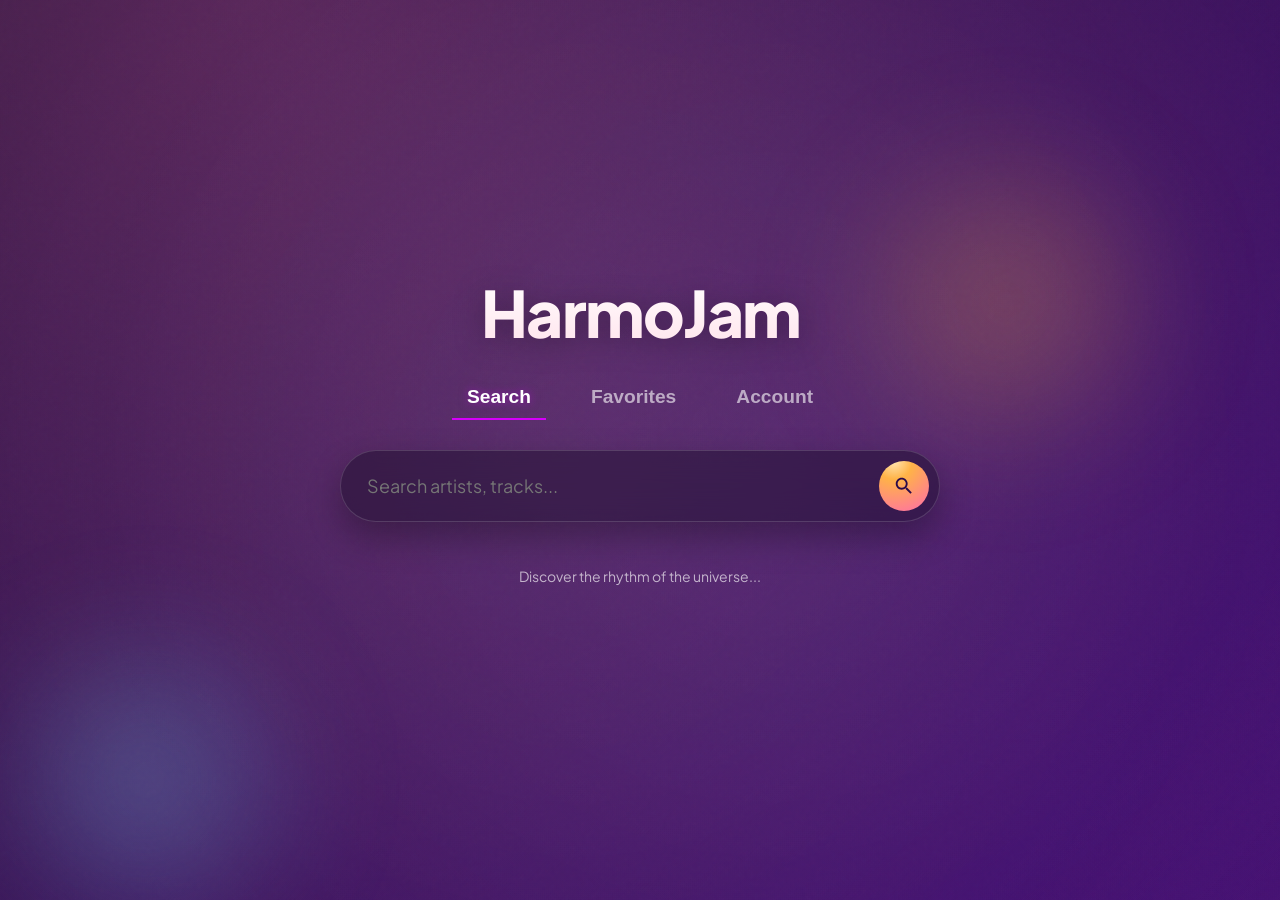
==== src/main/resources/static/index.html @ 36b5f289 "refactor: improved admin page" ====
<!DOCTYPE html>
<html lang="en">
<head>
    <meta charset="UTF-8" />
    <meta name="viewport" content="width=device-width, initial-scale=1.0" />
    <title>HarmoJam</title>
    <link href="https://fonts.googleapis.com/css2?family=Plus+Jakarta+Sans:wght@300;400;600;700;800&display=swap" rel="stylesheet">

    <style>
        :root {
          --bg1: #140b33;
          --bg2: #3b0a73;
          --bg3: #ff6cab;
          --accent: #ffb347;
        }

        * { box-sizing: border-box; }

        body {
          margin: 0;
          font-family: "Plus Jakarta Sans", sans-serif;
          min-height: 100vh;
          display: flex;
          flex-direction: column;
          align-items: center;
          justify-content: center;
          color: #fff;
          background:
            radial-gradient(circle at 10% 0%, rgba(255, 108, 171, 0.28) 0, transparent 50%),
            radial-gradient(circle at 90% 100%, rgba(255, 179, 71, 0.25) 0, transparent 55%),
            linear-gradient(135deg, var(--bg1), var(--bg2), var(--bg3));
          background-size: 200% 200%;
          animation: gradientShift 18s ease-in-out infinite;
          overflow-x: hidden;
          padding: 20px;
        }

        body.results-mode {
            justify-content: flex-start;
            padding-top: 60px;
        }

        .content-wrapper {
          position: relative;
          text-align: center;
          width: 100%;
          max-width: 1200px;
          z-index: 10;
          transition: transform 0.5s ease;
          display: flex;
          flex-direction: column;
          align-items: center;
        }

        h1 {
          margin: 0 0 24px;
          font-weight: 800;
          font-size: 64px;
          letter-spacing: -1.5px;
          background: linear-gradient(to bottom, #fff, #ffe3ec);
          -webkit-background-clip: text;
          -webkit-text-fill-color: transparent;
          filter: drop-shadow(0 4px 15px rgba(0,0,0,0.3));
        }

        /* MENÜ */
        .nav-menu {
            display: flex;
            justify-content: center;
            gap: 30px;
            margin-bottom: 30px;
        }
        .nav-btn {
            background: transparent;
            border: none;
            color: rgba(255, 255, 255, 0.6);
            font-size: 1.2rem;
            cursor: pointer;
            padding: 10px 15px;
            transition: all 0.3s ease;
            border-bottom: 2px solid transparent;
            font-weight: 600;
        }
        .nav-btn:hover { color: white; }
        .nav-btn.active {
            color: #fff;
            border-bottom: 2px solid #D500F9;
            text-shadow: 0 0 10px rgba(213, 0, 249, 0.5);
        }

        /* ARAMA KUTUSU & GEÇMİŞ */
        #search-view { width: 100%; display: flex; flex-direction: column; align-items: center; }

        .search-container-outer {
            width: 100%;
            display: flex;
            flex-direction: column;
            align-items: center;
            margin-bottom: 20px;
        }

        .search-box {
          display: flex;
          align-items: center;
          width: 100%;
          max-width: 600px;
          background: rgba(15, 8, 32, 0.4);
          backdrop-filter: blur(15px);
          border-radius: 999px;
          padding: 10px 10px 10px 24px;
          border: 1px solid rgba(255, 255, 255, 0.15);
          box-shadow: 0 15px 35px rgba(0, 0, 0, 0.3);
          transition: all 0.3s;
        }
        .search-box:focus-within {
            background: rgba(15, 8, 32, 0.7);
            border-color: rgba(255, 179, 71, 0.5);
            transform: scale(1.02);
        }
        .search-box input { flex: 1; border: none; outline: none; font-size: 18px; color: #fff; background: transparent; font-family: inherit; }
        .search-btn { width: 50px; height: 50px; background: radial-gradient(circle at 30% 0%, #ffe6b3 0, #ffb347 30%, #ff6cab 100%); border: none; display: flex; justify-content: center; align-items: center; cursor: pointer; border-radius: 50%; margin-left: 10px; transition: transform 0.2s; }
        .search-btn:hover { transform: scale(1.05); filter: brightness(1.1); }
        .search-btn svg { width: 22px; height: 22px; fill: #2a0a4a; }

<!--                /* Butona .loading class'ı eklendiğinde içindeki metni/ikonu gizle */-->
                #searchBtn.loading {
            pointer-events: none; /* Arama sırasında üst üste tıklamayı engeller */
            position: relative; /* Spinner'ı ortalamak için gerekli */
        }

            #searchBtn.loading svg {
                opacity: 0; /* Büyüteç ikonunu gizle */
            }
            #searchBtn.loading::after {
        content: "";
        position: absolute;
        width: 22px;
        height: 22px;
        top: 50%;
        left: 50%;
        margin-top: -11px;
        margin-left: -11px;
        border-radius: 50%;
        background: conic-gradient(
            from 0deg,
            transparent 0%,
            rgba(255, 255, 255, 0.15) 20%,
            #fff5e6 45%,
            #ffb347 70%,
            #ff6cab 90%,
            transparent 100%
        );
        -webkit-mask: radial-gradient(farthest-side, transparent calc(100% - 3px), #000 calc(100% - 3px));
        mask: radial-gradient(farthest-side, transparent calc(100% - 3px), #000 calc(100% - 3px));
        animation: spin 0.8s linear infinite;
    }

        /* Dönüş (Spin) animasyonunun kuralı */
        @keyframes spin {
            0% { transform: rotate(0deg); }
            100% { transform: rotate(360deg); }
        }

        /* --- SEARCH HISTORY CHIPS --- */
        .history-container {
            display: flex;
            flex-wrap: wrap;
            justify-content: center;
            gap: 10px;
            margin-top: 15px;
            max-width: 600px;
        }

        .history-chip {
            background: rgba(255, 255, 255, 0.1);
            border: 1px solid rgba(255, 255, 255, 0.2);
            padding: 5px 15px;
            border-radius: 20px;
            font-size: 0.9rem;
            color: #ddd;
            cursor: pointer;
            transition: all 0.2s;
            display: flex;
            align-items: center;
            gap: 8px;
        }

        .history-chip:hover {
            background: rgba(213, 0, 249, 0.2);
            border-color: #D500F9;
            color: white;
            transform: translateY(-2px);
        }

        .clear-history-btn {
            font-size: 0.8rem;
            color: rgba(255,255,255,0.4);
            background: none;
            border: none;
            cursor: pointer;
            text-decoration: underline;
            margin-left: 10px;
        }
        .clear-history-btn:hover { color: #ff6b6b; }

        .tagline { margin-top: 10px; font-size: 14px; color: rgba(255, 255, 255, 0.65); }

        /* KART ALANI */
        .results-area {
          width: 100%;
          max-width: 1200px;
          display: flex;
          flex-wrap: wrap;
          gap: 20px;
          justify-content: center;
          margin-top: 30px;
          opacity: 0;
          transform: translateY(20px);
          transition: all 0.5s ease;
          pointer-events: none;
        }
        .results-area.show { opacity: 1; transform: translateY(0); pointer-events: auto; }

        /* KART TASARIMI */
        .card {
          background: rgba(20, 15, 45, 0.6);
          backdrop-filter: blur(10px);
          border: 1px solid rgba(255, 255, 255, 0.1);
          width: 250px;
          padding: 15px;
          border-radius: 20px;
          text-align: left;
          transition: transform 0.3s, background 0.3s;
          box-shadow: 0 10px 20px rgba(0,0,0,0.2);
        }
        .card:hover { transform: translateY(-8px); background: rgba(30, 25, 60, 0.8); border-color: rgba(255, 179, 71, 0.3); }
        .card img { width: 100%; border-radius: 12px; margin-bottom: 12px; aspect-ratio: 1/1; object-fit: cover; }
        .card h3 { margin: 0 0 5px 0; font-size: 1.1rem; color: #fff; white-space: nowrap; overflow: hidden; text-overflow: ellipsis; }
        .card p { margin: 0 0 15px 0; font-size: 0.9rem; color: rgba(255, 255, 255, 0.6); white-space: nowrap; overflow: hidden; text-overflow: ellipsis; }

        .card-actions { display: flex; gap: 8px; margin-bottom: 10px; }
        .action-btn { flex: 1; padding: 8px 0; border-radius: 50px; font-size: 0.85rem; font-weight: 700; cursor: pointer; border: none; transition: 0.2s; }
        .play-btn { background: rgba(255, 255, 255, 0.1); color: white; border: 1px solid rgba(255, 255, 255, 0.2); }
        .play-btn:hover { background: rgba(255, 255, 255, 0.2); }
        .recommend-btn { background: linear-gradient(135deg, #ffb347, #ff6cab); color: #140b33; width: 100%; border: none; padding: 8px; border-radius: 50px; font-weight: bold; cursor: pointer; }
        .recommend-btn:hover { filter: brightness(1.1); }

        #favorites-view { width: 100%; display: none; flex-direction: column; align-items: center; }
        .result-placeholder { width: 100%; padding: 40px; color: rgba(255,255,255,0.5); text-align: center; font-size: 1.1rem; border: 1px dashed rgba(255,255,255,0.1); border-radius: 20px; }

        /* ARKA PLAN EFEKTLERİ */
        .wave { position: fixed; width: 150%; height: 150%; background: radial-gradient(circle, rgba(255, 255, 255, 0.05) 0%, transparent 60%); animation: floatWave 20s infinite ease-in-out; pointer-events: none; z-index: -1; }
        .wave:nth-child(1) { top: -25%; left: -15%; }
        .wave:nth-child(2) { bottom: -25%; right: -20%; animation-duration: 24s; }
        .glow { position: fixed; width: 420px; height: 420px; border-radius: 50%; filter: blur(60px); opacity: 0.5; pointer-events: none; z-index: -1; }
        .glow-1 { top: 10%; right: 5%; background: radial-gradient(circle, rgba(255, 179, 71, 0.65), transparent 60%); }
        .glow-2 { bottom: -10%; left: -5%; background: radial-gradient(circle, rgba(120, 212, 255, 0.7), transparent 60%); }
        .noise { pointer-events: none; position: fixed; inset: 0; background-image: url("data:image/svg+xml,%3Csvg viewBox='0 0 160 160' xmlns='http://www.w3.org/2000/svg'%3E%3Cfilter id='n'%3E%3CfeTurbulence type='fractalNoise' baseFrequency='1.1' numOctaves='3' stitchTiles='noStitch'/%3E%3C/filter%3E%3Crect width='100%25' height='100%25' filter='url(%23n)' opacity='0.18'/%3E%3C/svg%3E"); mix-blend-mode: soft-light; opacity: 0.4; z-index: 0; }

        @keyframes floatWave { 0% { transform: translateY(0px) rotate(0deg); } 50% { transform: translateY(40px) rotate(10deg); } 100% { transform: translateY(0px) rotate(0deg); } }
        @keyframes gradientShift { 0% { background-position: 0% 50%; } 50% { background-position: 100% 50%; } 100% { background-position: 0% 50%; } }
        @media (max-width: 600px) { h1 { font-size: 42px; } .search-box { width: 90%; } }
    </style>
</head>

<body>
<div class="wave"></div><div class="wave"></div>
<div class="glow glow-1"></div><div class="glow glow-2"></div>
<div class="noise"></div>

<div class="content-wrapper">
    <h1 style="cursor: pointer;" onclick="resetToHome()">HarmoJam</h1>

    <div class="nav-menu">
        <button onclick="showSearch()" class="nav-btn active" id="btn-search">Search</button>
        <button onclick="showFavorites()" class="nav-btn" id="btn-fav">Favorites</button>
        <button onclick="showAccount()" class="nav-btn" id="btn-account">Account</button>
    </div>

    <div id="search-view">
        <div class="search-container-outer">
            <div class="search-box">
                <input id="searchInput" type="text" placeholder="Search artists, tracks..." autocomplete="off"/>
                <button class="search-btn" id="searchBtn" onclick="performSearch()">
                    <svg viewBox="0 0 24 24"><path d="M15.5 14h-.79l-.28-.27C15.41 12.59 16 11.11 16 9.5 16 5.91 13.09 3 9.5 3S3 5.91 3 9.5 5.91 16 9.5 16c1.61 0 3.09-.59 4.23-1.57l.27.28v.79l5 4.99L20.49 19l-4.99-5zm-6 0C7.01 14 5 11.99 5 9.5S7.01 5 9.5 5 14 7.01 14 9.5 11.99 14 9.5 14z"/></svg>
                </button>
            </div>

            <div id="historyContainer" class="history-container">
            </div>
        </div>

        <p class="tagline" id="statusText">Discover the rhythm of the universe...</p>
        <div class="results-area" id="resultsArea"></div>
    </div>

    <div id="favorites-view">
        <!--h2 style="margin-bottom: 20px;">Your Collection</h2-->
        <div class="results-area" id="favoritesArea">
            <p style="opacity: 0.5;">Loading...</p>
        </div>
    </div>

    <div id="account-view" style="display:none; width:100%; flex-direction:column; align-items:center;">
        <div id="accountLoggedOut" style="width:100%; max-width:400px; display:flex; flex-direction:column; align-items:center; gap:12px;">
            <div class="search-box" style="max-width:400px;">
                <input id="authUsername" type="text" placeholder="Username" autocomplete="username"/>
            </div>
            <div class="search-box" style="max-width:400px;">
                <input id="authPassword" type="password" placeholder="Password" autocomplete="current-password"/>
            </div>
            <div style="display:flex; gap:10px; width:100%; max-width:400px;">
                <button onclick="doLogin()" class="action-btn recommend-btn" style="flex:1; padding:12px;">Login</button>
                <button onclick="doRegister()" class="action-btn play-btn" style="flex:1; padding:12px;">Register</button>
            </div>
            <p id="authError" style="color:#ff6b6b; font-size:0.9rem; min-height:1.2em;"></p>
        </div>

        <div id="accountLoggedIn" style="display:none; flex-direction:column; align-items:center; gap:16px;">
            <p style="font-size:1.2rem;">Logged in as <strong id="accountUsername"></strong></p>
            <button onclick="doLogout()" class="action-btn play-btn" style="padding:10px 30px;">Logout</button>
        </div>
    </div>
</div>

<script>
    // Her tarayıcı için sabit, rastgele bir kimlik oluştur/oku (misafir modu için).
    // Bu sayede giriş yapmamış herkesin favorileri kendi tarayıcısında ayrı tutulur.
    function getDeviceId() {
        let deviceId = localStorage.getItem('harmoJamDeviceId');
        if (!deviceId) {
            deviceId = crypto.randomUUID();
            localStorage.setItem('harmoJamDeviceId', deviceId);
        }
        return deviceId;
    }

    // --- HESAP / GİRİŞ SİSTEMİ ---
    function getAuthToken() {
        return localStorage.getItem('harmoJamAuthToken');
    }
    function setAuthToken(token) {
        localStorage.setItem('harmoJamAuthToken', token);
    }
    function clearAuthToken() {
        localStorage.removeItem('harmoJamAuthToken');
    }
    // Favoriler ile ilgili her isteğe eklenecek header'lar.
    // Giriş yapılmışsa Authorization önceliklidir (backend bunu X-Device-Id'ye tercih eder),
    // yapılmamışsa misafir kimliği (X-Device-Id) kullanılır.
    function getAuthHeaders() {
        const headers = { 'X-Device-Id': getDeviceId() };
        const token = getAuthToken();
        if (token) {
            headers['Authorization'] = 'Bearer ' + token;
        }
        return headers;
    }

    // --- GLOBAL AYARLAR ---
    const API_URL = window.location.origin;

    let lastSearchResults = [];
    let currentAudio = null;
    let currentBtn = null;
    let favoriteSongIds = new Set();

    // HTML Elementleri
    const searchInput = document.getElementById('searchInput');
    const searchBtn = document.getElementById('searchBtn');
    const resultsArea = document.getElementById('resultsArea');
    const favoritesArea = document.getElementById('favoritesArea');
    const statusText = document.getElementById('statusText');
    const historyContainer = document.getElementById('historyContainer');

    // Hesap ekranı elementleri
    const authUsernameInput = document.getElementById('authUsername');
    const authPasswordInput = document.getElementById('authPassword');
    const authError = document.getElementById('authError');
    const accountLoggedOut = document.getElementById('accountLoggedOut');
    const accountLoggedIn = document.getElementById('accountLoggedIn');
    const accountUsername = document.getElementById('accountUsername');

    function doRegister() {
        authError.innerText = '';
        fetch(`${API_URL}/auth/register`, {
            method: 'POST',
            headers: { 'Content-Type': 'application/json' },
            body: JSON.stringify({ username: authUsernameInput.value.trim(), password: authPasswordInput.value })
        })
        .then(async res => {
            const data = await res.json();
            if (!res.ok) throw new Error(data.error || 'Registration failed');
            setAuthToken(data.token);
            onLoginSuccess(data.username);
        })
        .catch(err => { authError.innerText = err.message; });
    }

    function doLogin() {
        authError.innerText = '';
        fetch(`${API_URL}/auth/login`, {
            method: 'POST',
            headers: { 'Content-Type': 'application/json' },
            body: JSON.stringify({ username: authUsernameInput.value.trim(), password: authPasswordInput.value })
        })
        .then(async res => {
            const data = await res.json();
            if (!res.ok) throw new Error(data.error || 'Login failed');
            setAuthToken(data.token);
            onLoginSuccess(data.username);
        })
        .catch(err => { authError.innerText = err.message; });
    }

    function doLogout() {
        clearAuthToken();
        accountLoggedIn.style.display = 'none';
        accountLoggedOut.style.display = 'flex';
        authUsernameInput.value = '';
        authPasswordInput.value = '';
        refreshFavoriteIds(); // favori listesini tekrar misafir kimliğine göre tazele
    }

    function onLoginSuccess(username) {
        accountUsername.innerText = username;
        accountLoggedOut.style.display = 'none';
        accountLoggedIn.style.display = 'flex';
        refreshFavoriteIds(); // favori listesini üyenin kendi verisine göre tazele
    }

    // Sayfa yenilendiğinde localStorage'daki token hâlâ geçerli mi diye kontrol eder.
    function checkExistingSession() {
        const token = getAuthToken();
        if (!token) return;
        fetch(`${API_URL}/auth/me`, { headers: { 'Authorization': 'Bearer ' + token } })
            .then(async res => {
                if (!res.ok) { clearAuthToken(); return; }
                const data = await res.json();
                onLoginSuccess(data.username);
            })
            .catch(() => clearAuthToken());
    }

    // Sayfa Yüklendiğinde
    window.addEventListener('load', () => {
        checkExistingSession();
        refreshFavoriteIds();
        renderHistory();
    });

    // --- 1. FONKSİYON: MÜZİK ARAMA ---
    function performSearch() {
        const query = searchInput.value.trim();
        if (!query) return;

        saveHistory(query);

        // UI Güncelle
        document.body.classList.add('results-mode');
        searchBtn.classList.add('loading');
        resultsArea.classList.remove('show');
        statusText.innerText = "Searching across the cosmos...";

        // DÜZELTME: Türkçe karakterler için encodeURIComponent şarttır.

        //fetch(`${API_URL}/search?q=${encodeURIComponent(query)}`)

        //const safeQuery = encodeURIComponent(query.trim());
        //fetch(`${API_URL}/search?q=${safeQuery}`)

        fetch(`${API_URL}/search`, {
            method: 'POST',
            body: query,  // Direkt string olarak gönderiyoruz
            headers: {
                'Content-Type': 'text/plain; charset=UTF-8' // UTF-8 olduğunu bağırıyoruz
            }
        })

            .then(response => response.json())
            .then(data => {
                data.forEach(song => {
                    if (!song.id) {
                        // Örn: "mix_BohemianRhapsody_Queen" gibi boşluksuz bir ID oluşturur
                        let sarkiAdi = song.isim || "track";
                        let sanatci = song.sarkici || song.artist || "artist";
                        song.id = "mix_" + sarkiAdi.replace(/\s+/g, "") + "_" + sanatci.replace(/\s+/g, "");
                    }
                });
                lastSearchResults = data;
                renderCards(data, 'search');

                if (data.length === 0) {
                     statusText.innerText = `No results found for "${query}"`;
                } else {
                     statusText.innerText = `Results for "${query}"`;
                }
            })
            .catch(err => {
                console.error(err);
                statusText.innerText = "Error connecting to the stars (Backend error)";
                resultsArea.innerHTML = `<div class="result-placeholder" style="color:#ff6b6b">Backend connection failed.</div>`;
                resultsArea.classList.add('show');
            })
            .finally(() => {
                searchBtn.classList.remove('loading');
                resultsArea.classList.add('show');
                window.scrollTo({ top: 0, behavior: 'smooth' });
            });
    }

    // --- 2. FONKSİYON: MIX / ÖNERİ GETİRME ---
    function oneriGetir(trackName, artistName) {
        showSearch();
        // UI Güncelle
        searchBtn.classList.add('loading');

        // ESKİ METİN GERİ GELDİ:
        statusText.innerText = `Finding vibes similar to "${trackName}"...`;

        document.body.classList.add('results-mode');
        resultsArea.classList.remove('show');

        // URL Oluşturma (Türkçe Karakter Korumalı)
        const url = `${API_URL}/recommend?track=${encodeURIComponent(trackName)}&artist=${encodeURIComponent(artistName)}`;

        fetch(url)
            .then(response => response.json())
            .then(data => {
                lastSearchResults = data;
                renderCards(data, 'search');
                // ESKİ METİN GERİ GELDİ:
                statusText.innerText = `Mix based on "${trackName}"`;
            })
            .catch(err => {
                console.error(err);
                statusText.innerText = "Signal lost...";
            })
            .finally(() => {
                searchBtn.classList.remove('loading');
                resultsArea.classList.add('show');
                window.scrollTo({ top: 0, behavior: 'smooth' });
            });
    }

    // --- KARTLARI ÇİZME ---
    function renderCards(data, mode) {
        const targetArea = (mode === 'favorites') ? favoritesArea : resultsArea;
        targetArea.innerHTML = "";

        if (!data || data.length === 0) {
            targetArea.innerHTML = `<div class="result-placeholder">No music found in this galaxy.</div>`;
            return;
        }

        data.forEach((sarki) => {
            // Tırnak işaretleri JS'yi bozmasın diye temizlik
            const safeName = sarki.isim ? sarki.isim.replace(/'/g, "\\'").replace(/"/g, '&quot;') : "";
            const safeArtist = sarki.sarkici ? sarki.sarkici.replace(/'/g, "\\'").replace(/"/g, '&quot;') : "";

            // Müzik Çalar Butonu
            let playBtnHtml = `<button class="action-btn play-btn" disabled style="opacity:0.5">No Audio</button>`;
            if (sarki.muzikUrl && sarki.muzikUrl !== "null") {
                const safeUrl = sarki.muzikUrl.replace(/'/g, "\\'");
                playBtnHtml = `<button class="action-btn play-btn" onclick="togglePlay(this, '${safeUrl}', '${sarki.id}', '${safeName}', '${safeArtist}')">▶ Play</button>`;
            }

            // Favori Butonu Mantığı
            const isFav = favoriteSongIds.has(sarki.id);
            let favBtnHtml = "";

            if (mode === 'favorites') {
                favBtnHtml = `
                    <button onclick="toggleFavorite('${sarki.id}', true)" class="action-btn"
                            style="background: linear-gradient(45deg, #424242, #212121); color: white; border: 1px solid #555;">
                        Remove
                    </button>`;
            } else {
                if (isFav) {
                    favBtnHtml = `
                        <button id="fav-btn-search-${sarki.id}" onclick="toggleFavorite('${sarki.id}', false)" class="action-btn"
                                style="background: linear-gradient(45deg, #424242, #212121); color: white; border: none;">
                            Remove
                        </button>`;
                } else {
                    favBtnHtml = `
                        <button id="fav-btn-search-${sarki.id}" onclick="toggleFavorite('${sarki.id}', false)" class="action-btn"
                                style="background: linear-gradient(45deg, #D500F9, #FF4081); color: white; border: none; font-weight: bold;">
                            Favourite
                        </button>`;
                }
            }

            const cardHTML = `
                <div class="card">
                    <img src="${sarki.resimUrl}" onerror="this.src='https://via.placeholder.com/300?text=No+Image'">
                    <h3>${sarki.isim}</h3>
                    <p>${sarki.sarkici}</p>
                    <div class="card-actions">
                        ${playBtnHtml}
                        ${favBtnHtml}
                    </div>
                    <button onclick="oneriGetir('${safeName}', '${safeArtist}')" class="action-btn recommend-btn" style="margin-top:10px;">
                        Mix
                    </button>
                </div>
            `;
            targetArea.innerHTML += cardHTML;
        });

        if (mode === 'favorites') targetArea.classList.add('show');
    }

    // --- DİĞER FONKSİYONLAR (Aynen Korundu) ---

    // Geçmiş Kaydetme
    function saveHistory(query) {
        let history = JSON.parse(localStorage.getItem('harmoJamHistory')) || [];
        history = history.filter(item => item !== query);
        history.unshift(query);
        if (history.length > 5) history.pop();
        localStorage.setItem('harmoJamHistory', JSON.stringify(history));
        renderHistory();
    }

    // Geçmişi Ekrana Basma
    function renderHistory() {
        let history = JSON.parse(localStorage.getItem('harmoJamHistory')) || [];
        historyContainer.innerHTML = "";
        if (history.length === 0) return;

        history.forEach(term => {
            const chip = document.createElement('div');
            chip.className = 'history-chip';
            chip.innerHTML = `<span>🕒 ${term}</span>`;
            chip.onclick = () => {
                searchInput.value = term;
                performSearch();
            };
            historyContainer.appendChild(chip);
        });

        const clearBtn = document.createElement('button');
        clearBtn.className = 'clear-history-btn';
        clearBtn.innerText = 'Clear';
        clearBtn.onclick = () => {
            localStorage.removeItem('harmoJamHistory');
            renderHistory();
        };
        historyContainer.appendChild(clearBtn);
    }

    // Favori ID'lerini Senkronize Et
    function refreshFavoriteIds() {
        fetch(`${API_URL}/favorites/all`, {
            headers: getAuthHeaders()
        })
            .then(res => res.json())
            .then(data => {
                favoriteSongIds.clear();
                data.forEach(song => favoriteSongIds.add(song.id));
                updateSearchButtons();
            })
            .catch(err => console.error("Sync Error:", err));
    }

    function toggleFavorite(id, fromFavoritesPage) {
        let sarki = lastSearchResults.find(s => s.id === id);
        const isAlreadyFav = favoriteSongIds.has(id);

        if (isAlreadyFav) {
            if(fromFavoritesPage && !confirm("Remove this song?")) return;
            fetch(`${API_URL}/favorites/delete/${id}`, {
                method: 'DELETE',
                headers: getAuthHeaders()
            })
                .then(res => {
                    if(res.ok) {
                        favoriteSongIds.delete(id);
                        if(fromFavoritesPage) getFavorites();
                        updateSearchButtons();
                    }
                });
        } else {
            if (!sarki) return;
            fetch(`${API_URL}/favorites/add`, {
                method: 'POST',
                headers: {
                    'Content-Type': 'application/json',
                    ...getAuthHeaders()
                },
                body: JSON.stringify(sarki)
            })
            .then(res => {
                if(res.ok) {
                    favoriteSongIds.add(id);
                    updateSearchButtons();
                }
            });
        }
    }

    function updateSearchButtons() {
        if(!lastSearchResults) return;
        lastSearchResults.forEach(sarki => {
            const btn = document.getElementById(`fav-btn-search-${sarki.id}`);
            if (btn) {
                if (favoriteSongIds.has(sarki.id)) {
                    btn.innerHTML = "Remove";
                    btn.style.background = "linear-gradient(45deg, #424242, #212121)";
                } else {
                    btn.innerHTML = "Favourite";
                    btn.style.background = "linear-gradient(45deg, #D500F9, #FF4081)";
                }
            }
        });
    }


    function getFavorites() {
        favoritesArea.innerHTML = '<div class="result-placeholder">Loading...</div>';
        fetch(`${API_URL}/favorites/all`, {
            headers: getAuthHeaders()
        })
            .then(res => res.json())
            .then(data => {
                favoriteSongIds.clear();
                data.forEach(s => favoriteSongIds.add(s.id));
                if(data.length === 0) {
                    favoritesArea.innerHTML = '<div class="result-placeholder">Your collection is empty.</div>';
                } else {
                    renderCards(data, 'favorites');
                }
            });
    }

    function togglePlay(btn, url, songId, isim, sarkici) {
        if (currentAudio && currentAudio.src === url) {
            if (currentAudio.paused) { currentAudio.play(); btn.innerHTML = "⏸ Stop"; }
            else { currentAudio.pause(); btn.innerHTML = "▶ Play"; }
        } else {
            if (currentAudio) { currentAudio.pause(); if (currentBtn) currentBtn.innerHTML = "▶ Play"; }
            currentAudio = new Audio(url);
            currentAudio.play();
            currentBtn = btn;
            btn.innerHTML = "⏸ Stop";
            currentAudio.onended = function() { btn.innerHTML = "▶ Play"; };
            logPlay(songId, isim, sarkici);
        }
    }

    // Preview çalma istatistiği için backend'e log at
    function logPlay(songId, isim, sarkici) {
        fetch(`${API_URL}/api/plays/log`, {
            method: 'POST',
            headers: { 'Content-Type': 'application/json' },
            body: JSON.stringify({ id: songId, isim: isim, sarkici: sarkici })
        }).catch(err => console.error("Play log error:", err));
    }

    // Sayfa Geçişleri
    const searchView = document.getElementById('search-view');
    const favoritesView = document.getElementById('favorites-view');
    const accountView = document.getElementById('account-view');
    const btnSearch = document.getElementById('btn-search');
    const btnFav = document.getElementById('btn-fav');
    const btnAccount = document.getElementById('btn-account');

    function showSearch() {
        searchView.style.display = 'flex';
        favoritesView.style.display = 'none';
        accountView.style.display = 'none';
        btnSearch.classList.add('active');
        btnFav.classList.remove('active');
        btnAccount.classList.remove('active');
        updateSearchButtons();
    }

    function showFavorites() {
        searchView.style.display = 'none';
        favoritesView.style.display = 'flex';
        accountView.style.display = 'none';
        btnFav.classList.add('active');
        btnSearch.classList.remove('active');
        btnAccount.classList.remove('active');
        getFavorites();
    }

    function showAccount() {
        searchView.style.display = 'none';
        favoritesView.style.display = 'none';
        accountView.style.display = 'flex';
        btnAccount.classList.add('active');
        btnSearch.classList.remove('active');
        btnFav.classList.remove('active');
    }

    // Event Listeners
    searchBtn.addEventListener('click', performSearch);
    searchInput.addEventListener('keypress', (e) => { if (e.key === 'Enter') performSearch(); });

    function resetToHome() {
    // 1. Arama çubuğunun içini boşalt
    document.getElementById('search-view').value = '';

    // 2. Şarkı sonuçlarının listelendiği alanı temizle
    document.getElementById('favorites-view').innerHTML = '';

    // 3. (Opsiyonel) Eğer "Results for 'aşk'" yazısını da gizlemek istersen onu da temizle
}

</script>
</body>
</html>
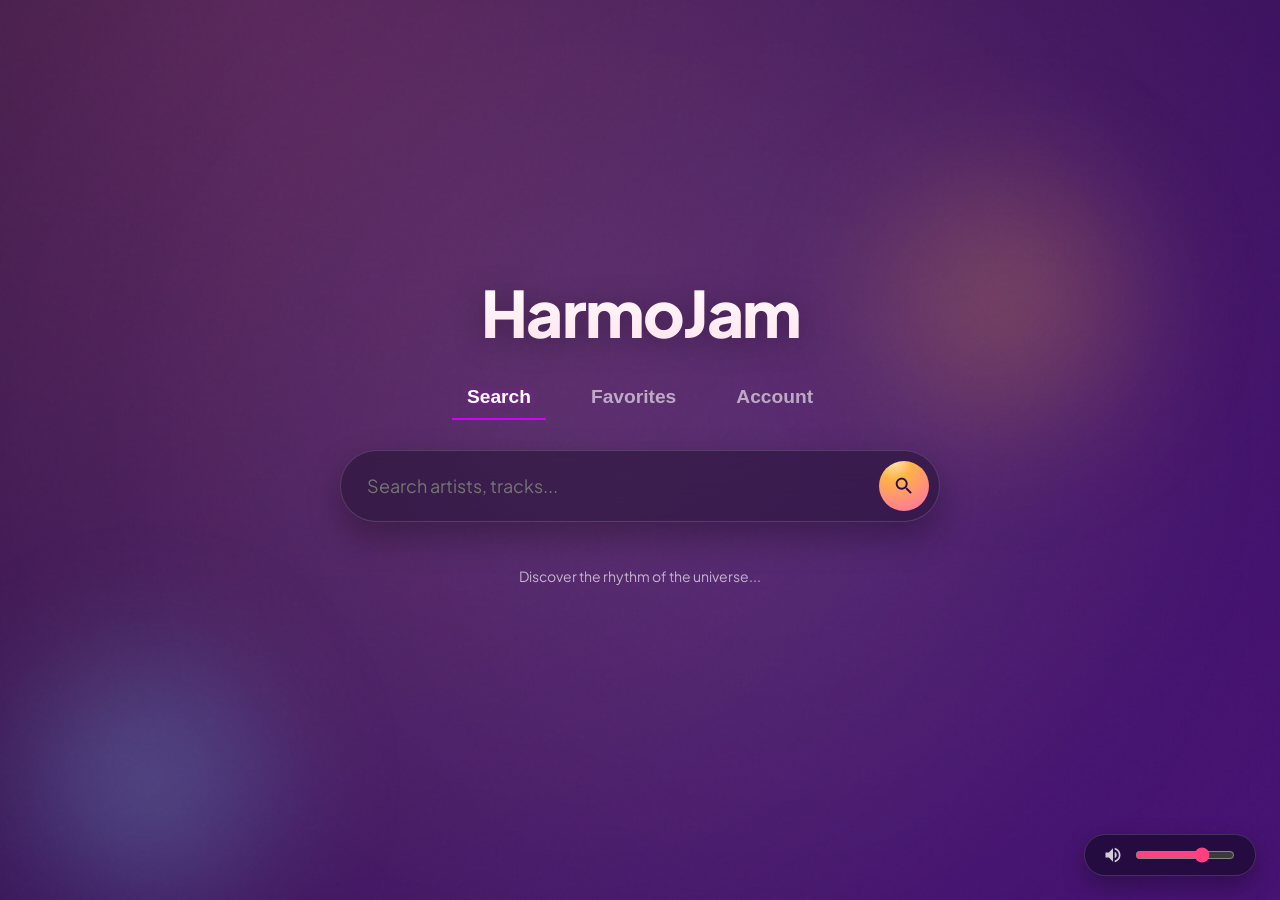
==== commit f31fa167: "feat: add volume bar for preview songs and email verification" ====
--- a/src/main/resources/static/index.html
+++ b/src/main/resources/static/index.html
@@ -6,261 +6,7 @@
     <title>HarmoJam</title>
     <link href="https://fonts.googleapis.com/css2?family=Plus+Jakarta+Sans:wght@300;400;600;700;800&display=swap" rel="stylesheet">
 
-    <style>
-        :root {
-          --bg1: #140b33;
-          --bg2: #3b0a73;
-          --bg3: #ff6cab;
-          --accent: #ffb347;
-        }
-
-        * { box-sizing: border-box; }
-
-        body {
-          margin: 0;
-          font-family: "Plus Jakarta Sans", sans-serif;
-          min-height: 100vh;
-          display: flex;
-          flex-direction: column;
-          align-items: center;
-          justify-content: center;
-          color: #fff;
-          background:
-            radial-gradient(circle at 10% 0%, rgba(255, 108, 171, 0.28) 0, transparent 50%),
-            radial-gradient(circle at 90% 100%, rgba(255, 179, 71, 0.25) 0, transparent 55%),
-            linear-gradient(135deg, var(--bg1), var(--bg2), var(--bg3));
-          background-size: 200% 200%;
-          animation: gradientShift 18s ease-in-out infinite;
-          overflow-x: hidden;
-          padding: 20px;
-        }
-
-        body.results-mode {
-            justify-content: flex-start;
-            padding-top: 60px;
-        }
-
-        .content-wrapper {
-          position: relative;
-          text-align: center;
-          width: 100%;
-          max-width: 1200px;
-          z-index: 10;
-          transition: transform 0.5s ease;
-          display: flex;
-          flex-direction: column;
-          align-items: center;
-        }
-
-        h1 {
-          margin: 0 0 24px;
-          font-weight: 800;
-          font-size: 64px;
-          letter-spacing: -1.5px;
-          background: linear-gradient(to bottom, #fff, #ffe3ec);
-          -webkit-background-clip: text;
-          -webkit-text-fill-color: transparent;
-          filter: drop-shadow(0 4px 15px rgba(0,0,0,0.3));
-        }
-
-        /* MENÜ */
-        .nav-menu {
-            display: flex;
-            justify-content: center;
-            gap: 30px;
-            margin-bottom: 30px;
-        }
-        .nav-btn {
-            background: transparent;
-            border: none;
-            color: rgba(255, 255, 255, 0.6);
-            font-size: 1.2rem;
-            cursor: pointer;
-            padding: 10px 15px;
-            transition: all 0.3s ease;
-            border-bottom: 2px solid transparent;
-            font-weight: 600;
-        }
-        .nav-btn:hover { color: white; }
-        .nav-btn.active {
-            color: #fff;
-            border-bottom: 2px solid #D500F9;
-            text-shadow: 0 0 10px rgba(213, 0, 249, 0.5);
-        }
-
-        /* ARAMA KUTUSU & GEÇMİŞ */
-        #search-view { width: 100%; display: flex; flex-direction: column; align-items: center; }
-
-        .search-container-outer {
-            width: 100%;
-            display: flex;
-            flex-direction: column;
-            align-items: center;
-            margin-bottom: 20px;
-        }
-
-        .search-box {
-          display: flex;
-          align-items: center;
-          width: 100%;
-          max-width: 600px;
-          background: rgba(15, 8, 32, 0.4);
-          backdrop-filter: blur(15px);
-          border-radius: 999px;
-          padding: 10px 10px 10px 24px;
-          border: 1px solid rgba(255, 255, 255, 0.15);
-          box-shadow: 0 15px 35px rgba(0, 0, 0, 0.3);
-          transition: all 0.3s;
-        }
-        .search-box:focus-within {
-            background: rgba(15, 8, 32, 0.7);
-            border-color: rgba(255, 179, 71, 0.5);
-            transform: scale(1.02);
-        }
-        .search-box input { flex: 1; border: none; outline: none; font-size: 18px; color: #fff; background: transparent; font-family: inherit; }
-        .search-btn { width: 50px; height: 50px; background: radial-gradient(circle at 30% 0%, #ffe6b3 0, #ffb347 30%, #ff6cab 100%); border: none; display: flex; justify-content: center; align-items: center; cursor: pointer; border-radius: 50%; margin-left: 10px; transition: transform 0.2s; }
-        .search-btn:hover { transform: scale(1.05); filter: brightness(1.1); }
-        .search-btn svg { width: 22px; height: 22px; fill: #2a0a4a; }
-
-<!--                /* Butona .loading class'ı eklendiğinde içindeki metni/ikonu gizle */-->
-                #searchBtn.loading {
-            pointer-events: none; /* Arama sırasında üst üste tıklamayı engeller */
-            position: relative; /* Spinner'ı ortalamak için gerekli */
-        }
-
-            #searchBtn.loading svg {
-                opacity: 0; /* Büyüteç ikonunu gizle */
-            }
-            #searchBtn.loading::after {
-        content: "";
-        position: absolute;
-        width: 22px;
-        height: 22px;
-        top: 50%;
-        left: 50%;
-        margin-top: -11px;
-        margin-left: -11px;
-        border-radius: 50%;
-        background: conic-gradient(
-            from 0deg,
-            transparent 0%,
-            rgba(255, 255, 255, 0.15) 20%,
-            #fff5e6 45%,
-            #ffb347 70%,
-            #ff6cab 90%,
-            transparent 100%
-        );
-        -webkit-mask: radial-gradient(farthest-side, transparent calc(100% - 3px), #000 calc(100% - 3px));
-        mask: radial-gradient(farthest-side, transparent calc(100% - 3px), #000 calc(100% - 3px));
-        animation: spin 0.8s linear infinite;
-    }
-
-        /* Dönüş (Spin) animasyonunun kuralı */
-        @keyframes spin {
-            0% { transform: rotate(0deg); }
-            100% { transform: rotate(360deg); }
-        }
-
-        /* --- SEARCH HISTORY CHIPS --- */
-        .history-container {
-            display: flex;
-            flex-wrap: wrap;
-            justify-content: center;
-            gap: 10px;
-            margin-top: 15px;
-            max-width: 600px;
-        }
-
-        .history-chip {
-            background: rgba(255, 255, 255, 0.1);
-            border: 1px solid rgba(255, 255, 255, 0.2);
-            padding: 5px 15px;
-            border-radius: 20px;
-            font-size: 0.9rem;
-            color: #ddd;
-            cursor: pointer;
-            transition: all 0.2s;
-            display: flex;
-            align-items: center;
-            gap: 8px;
-        }
-
-        .history-chip:hover {
-            background: rgba(213, 0, 249, 0.2);
-            border-color: #D500F9;
-            color: white;
-            transform: translateY(-2px);
-        }
-
-        .clear-history-btn {
-            font-size: 0.8rem;
-            color: rgba(255,255,255,0.4);
-            background: none;
-            border: none;
-            cursor: pointer;
-            text-decoration: underline;
-            margin-left: 10px;
-        }
-        .clear-history-btn:hover { color: #ff6b6b; }
-
-        .tagline { margin-top: 10px; font-size: 14px; color: rgba(255, 255, 255, 0.65); }
-
-        /* KART ALANI */
-        .results-area {
-          width: 100%;
-          max-width: 1200px;
-          display: flex;
-          flex-wrap: wrap;
-          gap: 20px;
-          justify-content: center;
-          margin-top: 30px;
-          opacity: 0;
-          transform: translateY(20px);
-          transition: all 0.5s ease;
-          pointer-events: none;
-        }
-        .results-area.show { opacity: 1; transform: translateY(0); pointer-events: auto; }
-
-        /* KART TASARIMI */
-        .card {
-          background: rgba(20, 15, 45, 0.6);
-          backdrop-filter: blur(10px);
-          border: 1px solid rgba(255, 255, 255, 0.1);
-          width: 250px;
-          padding: 15px;
-          border-radius: 20px;
-          text-align: left;
-          transition: transform 0.3s, background 0.3s;
-          box-shadow: 0 10px 20px rgba(0,0,0,0.2);
-        }
-        .card:hover { transform: translateY(-8px); background: rgba(30, 25, 60, 0.8); border-color: rgba(255, 179, 71, 0.3); }
-        .card img { width: 100%; border-radius: 12px; margin-bottom: 12px; aspect-ratio: 1/1; object-fit: cover; }
-        .card h3 { margin: 0 0 5px 0; font-size: 1.1rem; color: #fff; white-space: nowrap; overflow: hidden; text-overflow: ellipsis; }
-        .card p { margin: 0 0 15px 0; font-size: 0.9rem; color: rgba(255, 255, 255, 0.6); white-space: nowrap; overflow: hidden; text-overflow: ellipsis; }
-
-        .card-actions { display: flex; gap: 8px; margin-bottom: 10px; }
-        .action-btn { flex: 1; padding: 8px 0; border-radius: 50px; font-size: 0.85rem; font-weight: 700; cursor: pointer; border: none; transition: 0.2s; }
-        .play-btn { background: rgba(255, 255, 255, 0.1); color: white; border: 1px solid rgba(255, 255, 255, 0.2); }
-        .play-btn:hover { background: rgba(255, 255, 255, 0.2); }
-        .recommend-btn { background: linear-gradient(135deg, #ffb347, #ff6cab); color: #140b33; width: 100%; border: none; padding: 8px; border-radius: 50px; font-weight: bold; cursor: pointer; }
-        .recommend-btn:hover { filter: brightness(1.1); }
-
-        #favorites-view { width: 100%; display: none; flex-direction: column; align-items: center; }
-        .result-placeholder { width: 100%; padding: 40px; color: rgba(255,255,255,0.5); text-align: center; font-size: 1.1rem; border: 1px dashed rgba(255,255,255,0.1); border-radius: 20px; }
-
-        /* ARKA PLAN EFEKTLERİ */
-        .wave { position: fixed; width: 150%; height: 150%; background: radial-gradient(circle, rgba(255, 255, 255, 0.05) 0%, transparent 60%); animation: floatWave 20s infinite ease-in-out; pointer-events: none; z-index: -1; }
-        .wave:nth-child(1) { top: -25%; left: -15%; }
-        .wave:nth-child(2) { bottom: -25%; right: -20%; animation-duration: 24s; }
-        .glow { position: fixed; width: 420px; height: 420px; border-radius: 50%; filter: blur(60px); opacity: 0.5; pointer-events: none; z-index: -1; }
-        .glow-1 { top: 10%; right: 5%; background: radial-gradient(circle, rgba(255, 179, 71, 0.65), transparent 60%); }
-        .glow-2 { bottom: -10%; left: -5%; background: radial-gradient(circle, rgba(120, 212, 255, 0.7), transparent 60%); }
-        .noise { pointer-events: none; position: fixed; inset: 0; background-image: url("data:image/svg+xml,%3Csvg viewBox='0 0 160 160' xmlns='http://www.w3.org/2000/svg'%3E%3Cfilter id='n'%3E%3CfeTurbulence type='fractalNoise' baseFrequency='1.1' numOctaves='3' stitchTiles='noStitch'/%3E%3C/filter%3E%3Crect width='100%25' height='100%25' filter='url(%23n)' opacity='0.18'/%3E%3C/svg%3E"); mix-blend-mode: soft-light; opacity: 0.4; z-index: 0; }
-
-        @keyframes floatWave { 0% { transform: translateY(0px) rotate(0deg); } 50% { transform: translateY(40px) rotate(10deg); } 100% { transform: translateY(0px) rotate(0deg); } }
-        @keyframes gradientShift { 0% { background-position: 0% 50%; } 50% { background-position: 100% 50%; } 100% { background-position: 0% 50%; } }
-        @media (max-width: 600px) { h1 { font-size: 42px; } .search-box { width: 90%; } }
-    </style>
+    <link rel="stylesheet" href="css/style.css">
 </head>
 
 <body>
@@ -292,10 +38,18 @@
 
         <p class="tagline" id="statusText">Discover the rhythm of the universe...</p>
         <div class="results-area" id="resultsArea"></div>
+        <button id="loadMoreBtn" class="load-more-btn" onclick="loadMoreResults()">Load More</button>
+<!--        -->
+
     </div>
 
     <div id="favorites-view">
-        <!--h2 style="margin-bottom: 20px;">Your Collection</h2-->
+        <div class="playlist-bar" id="playlistBar"></div>
+
+        <div class="search-box fav-search-box">
+            <input id="favSearchInput" type="text" placeholder="Search in this list..." oninput="filterFavoritesView()" autocomplete="off"/>
+        </div>
+
         <div class="results-area" id="favoritesArea">
             <p style="opacity: 0.5;">Loading...</p>
         </div>
@@ -305,6 +59,9 @@
         <div id="accountLoggedOut" style="width:100%; max-width:400px; display:flex; flex-direction:column; align-items:center; gap:12px;">
             <div class="search-box" style="max-width:400px;">
                 <input id="authUsername" type="text" placeholder="Username" autocomplete="username"/>
+            </div>
+            <div class="search-box" style="max-width:400px;">
+                <input id="authEmail" type="email" placeholder="Email (only needed for Register)" autocomplete="email"/>
             </div>
             <div class="search-box" style="max-width:400px;">
                 <input id="authPassword" type="password" placeholder="Password" autocomplete="current-password"/>
@@ -318,497 +75,21 @@
 
         <div id="accountLoggedIn" style="display:none; flex-direction:column; align-items:center; gap:16px;">
             <p style="font-size:1.2rem;">Logged in as <strong id="accountUsername"></strong></p>
+            <div id="emailVerifyBanner" style="display:none; background: rgba(255,196,0,0.12); border:1px solid rgba(255,196,0,0.4); border-radius:12px; padding:14px 20px; text-align:center; max-width:360px;">
+                <p style="margin:0 0 8px 0; font-size:0.9rem; color:#ffc400;">⚠ Please verify your email address.</p>
+                <button onclick="resendVerificationEmail()" class="clear-history-btn" style="text-decoration:underline; font-size:0.85rem;">Resend verification email</button>
+            </div>
             <button onclick="doLogout()" class="action-btn play-btn" style="padding:10px 30px;">Logout</button>
         </div>
     </div>
 </div>
 
-<script>
-    // Her tarayıcı için sabit, rastgele bir kimlik oluştur/oku (misafir modu için).
-    // Bu sayede giriş yapmamış herkesin favorileri kendi tarayıcısında ayrı tutulur.
-    function getDeviceId() {
-        let deviceId = localStorage.getItem('harmoJamDeviceId');
-        if (!deviceId) {
-            deviceId = crypto.randomUUID();
-            localStorage.setItem('harmoJamDeviceId', deviceId);
-        }
-        return deviceId;
-    }
+<div class="volume-control">
+    <svg viewBox="0 0 24 24"><path d="M3 9v6h4l5 5V4L7 9H3zm13.5 3c0-1.77-1.02-3.29-2.5-4.03v8.05c1.48-.73 2.5-2.25 2.5-4.02zM14 3.23v2.06c2.89.86 5 3.54 5 6.71s-2.11 5.85-5 6.71v2.06c4.01-.91 7-4.49 7-8.77s-2.99-7.86-7-8.77z"/></svg>
+    <input type="range" id="volumeSlider" min="0" max="100" value="70" oninput="setVolume(this.value)">
+</div>
 
-    // --- HESAP / GİRİŞ SİSTEMİ ---
-    function getAuthToken() {
-        return localStorage.getItem('harmoJamAuthToken');
-    }
-    function setAuthToken(token) {
-        localStorage.setItem('harmoJamAuthToken', token);
-    }
-    function clearAuthToken() {
-        localStorage.removeItem('harmoJamAuthToken');
-    }
-    // Favoriler ile ilgili her isteğe eklenecek header'lar.
-    // Giriş yapılmışsa Authorization önceliklidir (backend bunu X-Device-Id'ye tercih eder),
-    // yapılmamışsa misafir kimliği (X-Device-Id) kullanılır.
-    function getAuthHeaders() {
-        const headers = { 'X-Device-Id': getDeviceId() };
-        const token = getAuthToken();
-        if (token) {
-            headers['Authorization'] = 'Bearer ' + token;
-        }
-        return headers;
-    }
-
-    // --- GLOBAL AYARLAR ---
-    const API_URL = window.location.origin;
-
-    let lastSearchResults = [];
-    let currentAudio = null;
-    let currentBtn = null;
-    let favoriteSongIds = new Set();
-
-    // HTML Elementleri
-    const searchInput = document.getElementById('searchInput');
-    const searchBtn = document.getElementById('searchBtn');
-    const resultsArea = document.getElementById('resultsArea');
-    const favoritesArea = document.getElementById('favoritesArea');
-    const statusText = document.getElementById('statusText');
-    const historyContainer = document.getElementById('historyContainer');
-
-    // Hesap ekranı elementleri
-    const authUsernameInput = document.getElementById('authUsername');
-    const authPasswordInput = document.getElementById('authPassword');
-    const authError = document.getElementById('authError');
-    const accountLoggedOut = document.getElementById('accountLoggedOut');
-    const accountLoggedIn = document.getElementById('accountLoggedIn');
-    const accountUsername = document.getElementById('accountUsername');
-
-    function doRegister() {
-        authError.innerText = '';
-        fetch(`${API_URL}/auth/register`, {
-            method: 'POST',
-            headers: { 'Content-Type': 'application/json' },
-            body: JSON.stringify({ username: authUsernameInput.value.trim(), password: authPasswordInput.value })
-        })
-        .then(async res => {
-            const data = await res.json();
-            if (!res.ok) throw new Error(data.error || 'Registration failed');
-            setAuthToken(data.token);
-            onLoginSuccess(data.username);
-        })
-        .catch(err => { authError.innerText = err.message; });
-    }
-
-    function doLogin() {
-        authError.innerText = '';
-        fetch(`${API_URL}/auth/login`, {
-            method: 'POST',
-            headers: { 'Content-Type': 'application/json' },
-            body: JSON.stringify({ username: authUsernameInput.value.trim(), password: authPasswordInput.value })
-        })
-        .then(async res => {
-            const data = await res.json();
-            if (!res.ok) throw new Error(data.error || 'Login failed');
-            setAuthToken(data.token);
-            onLoginSuccess(data.username);
-        })
-        .catch(err => { authError.innerText = err.message; });
-    }
-
-    function doLogout() {
-        clearAuthToken();
-        accountLoggedIn.style.display = 'none';
-        accountLoggedOut.style.display = 'flex';
-        authUsernameInput.value = '';
-        authPasswordInput.value = '';
-        refreshFavoriteIds(); // favori listesini tekrar misafir kimliğine göre tazele
-    }
-
-    function onLoginSuccess(username) {
-        accountUsername.innerText = username;
-        accountLoggedOut.style.display = 'none';
-        accountLoggedIn.style.display = 'flex';
-        refreshFavoriteIds(); // favori listesini üyenin kendi verisine göre tazele
-    }
-
-    // Sayfa yenilendiğinde localStorage'daki token hâlâ geçerli mi diye kontrol eder.
-    function checkExistingSession() {
-        const token = getAuthToken();
-        if (!token) return;
-        fetch(`${API_URL}/auth/me`, { headers: { 'Authorization': 'Bearer ' + token } })
-            .then(async res => {
-                if (!res.ok) { clearAuthToken(); return; }
-                const data = await res.json();
-                onLoginSuccess(data.username);
-            })
-            .catch(() => clearAuthToken());
-    }
-
-    // Sayfa Yüklendiğinde
-    window.addEventListener('load', () => {
-        checkExistingSession();
-        refreshFavoriteIds();
-        renderHistory();
-    });
-
-    // --- 1. FONKSİYON: MÜZİK ARAMA ---
-    function performSearch() {
-        const query = searchInput.value.trim();
-        if (!query) return;
-
-        saveHistory(query);
-
-        // UI Güncelle
-        document.body.classList.add('results-mode');
-        searchBtn.classList.add('loading');
-        resultsArea.classList.remove('show');
-        statusText.innerText = "Searching across the cosmos...";
-
-        // DÜZELTME: Türkçe karakterler için encodeURIComponent şarttır.
-
-        //fetch(`${API_URL}/search?q=${encodeURIComponent(query)}`)
-
-        //const safeQuery = encodeURIComponent(query.trim());
-        //fetch(`${API_URL}/search?q=${safeQuery}`)
-
-        fetch(`${API_URL}/search`, {
-            method: 'POST',
-            body: query,  // Direkt string olarak gönderiyoruz
-            headers: {
-                'Content-Type': 'text/plain; charset=UTF-8' // UTF-8 olduğunu bağırıyoruz
-            }
-        })
-
-            .then(response => response.json())
-            .then(data => {
-                data.forEach(song => {
-                    if (!song.id) {
-                        // Örn: "mix_BohemianRhapsody_Queen" gibi boşluksuz bir ID oluşturur
-                        let sarkiAdi = song.isim || "track";
-                        let sanatci = song.sarkici || song.artist || "artist";
-                        song.id = "mix_" + sarkiAdi.replace(/\s+/g, "") + "_" + sanatci.replace(/\s+/g, "");
-                    }
-                });
-                lastSearchResults = data;
-                renderCards(data, 'search');
-
-                if (data.length === 0) {
-                     statusText.innerText = `No results found for "${query}"`;
-                } else {
-                     statusText.innerText = `Results for "${query}"`;
-                }
-            })
-            .catch(err => {
-                console.error(err);
-                statusText.innerText = "Error connecting to the stars (Backend error)";
-                resultsArea.innerHTML = `<div class="result-placeholder" style="color:#ff6b6b">Backend connection failed.</div>`;
-                resultsArea.classList.add('show');
-            })
-            .finally(() => {
-                searchBtn.classList.remove('loading');
-                resultsArea.classList.add('show');
-                window.scrollTo({ top: 0, behavior: 'smooth' });
-            });
-    }
-
-    // --- 2. FONKSİYON: MIX / ÖNERİ GETİRME ---
-    function oneriGetir(trackName, artistName) {
-        showSearch();
-        // UI Güncelle
-        searchBtn.classList.add('loading');
-
-        // ESKİ METİN GERİ GELDİ:
-        statusText.innerText = `Finding vibes similar to "${trackName}"...`;
-
-        document.body.classList.add('results-mode');
-        resultsArea.classList.remove('show');
-
-        // URL Oluşturma (Türkçe Karakter Korumalı)
-        const url = `${API_URL}/recommend?track=${encodeURIComponent(trackName)}&artist=${encodeURIComponent(artistName)}`;
-
-        fetch(url)
-            .then(response => response.json())
-            .then(data => {
-                lastSearchResults = data;
-                renderCards(data, 'search');
-                // ESKİ METİN GERİ GELDİ:
-                statusText.innerText = `Mix based on "${trackName}"`;
-            })
-            .catch(err => {
-                console.error(err);
-                statusText.innerText = "Signal lost...";
-            })
-            .finally(() => {
-                searchBtn.classList.remove('loading');
-                resultsArea.classList.add('show');
-                window.scrollTo({ top: 0, behavior: 'smooth' });
-            });
-    }
-
-    // --- KARTLARI ÇİZME ---
-    function renderCards(data, mode) {
-        const targetArea = (mode === 'favorites') ? favoritesArea : resultsArea;
-        targetArea.innerHTML = "";
-
-        if (!data || data.length === 0) {
-            targetArea.innerHTML = `<div class="result-placeholder">No music found in this galaxy.</div>`;
-            return;
-        }
-
-        data.forEach((sarki) => {
-            // Tırnak işaretleri JS'yi bozmasın diye temizlik
-            const safeName = sarki.isim ? sarki.isim.replace(/'/g, "\\'").replace(/"/g, '&quot;') : "";
-            const safeArtist = sarki.sarkici ? sarki.sarkici.replace(/'/g, "\\'").replace(/"/g, '&quot;') : "";
-
-            // Müzik Çalar Butonu
-            let playBtnHtml = `<button class="action-btn play-btn" disabled style="opacity:0.5">No Audio</button>`;
-            if (sarki.muzikUrl && sarki.muzikUrl !== "null") {
-                const safeUrl = sarki.muzikUrl.replace(/'/g, "\\'");
-                playBtnHtml = `<button class="action-btn play-btn" onclick="togglePlay(this, '${safeUrl}', '${sarki.id}', '${safeName}', '${safeArtist}')">▶ Play</button>`;
-            }
-
-            // Favori Butonu Mantığı
-            const isFav = favoriteSongIds.has(sarki.id);
-            let favBtnHtml = "";
-
-            if (mode === 'favorites') {
-                favBtnHtml = `
-                    <button onclick="toggleFavorite('${sarki.id}', true)" class="action-btn"
-                            style="background: linear-gradient(45deg, #424242, #212121); color: white; border: 1px solid #555;">
-                        Remove
-                    </button>`;
-            } else {
-                if (isFav) {
-                    favBtnHtml = `
-                        <button id="fav-btn-search-${sarki.id}" onclick="toggleFavorite('${sarki.id}', false)" class="action-btn"
-                                style="background: linear-gradient(45deg, #424242, #212121); color: white; border: none;">
-                            Remove
-                        </button>`;
-                } else {
-                    favBtnHtml = `
-                        <button id="fav-btn-search-${sarki.id}" onclick="toggleFavorite('${sarki.id}', false)" class="action-btn"
-                                style="background: linear-gradient(45deg, #D500F9, #FF4081); color: white; border: none; font-weight: bold;">
-                            Favourite
-                        </button>`;
-                }
-            }
-
-            const cardHTML = `
-                <div class="card">
-                    <img src="${sarki.resimUrl}" onerror="this.src='https://via.placeholder.com/300?text=No+Image'">
-                    <h3>${sarki.isim}</h3>
-                    <p>${sarki.sarkici}</p>
-                    <div class="card-actions">
-                        ${playBtnHtml}
-                        ${favBtnHtml}
-                    </div>
-                    <button onclick="oneriGetir('${safeName}', '${safeArtist}')" class="action-btn recommend-btn" style="margin-top:10px;">
-                        Mix
-                    </button>
-                </div>
-            `;
-            targetArea.innerHTML += cardHTML;
-        });
-
-        if (mode === 'favorites') targetArea.classList.add('show');
-    }
-
-    // --- DİĞER FONKSİYONLAR (Aynen Korundu) ---
-
-    // Geçmiş Kaydetme
-    function saveHistory(query) {
-        let history = JSON.parse(localStorage.getItem('harmoJamHistory')) || [];
-        history = history.filter(item => item !== query);
-        history.unshift(query);
-        if (history.length > 5) history.pop();
-        localStorage.setItem('harmoJamHistory', JSON.stringify(history));
-        renderHistory();
-    }
-
-    // Geçmişi Ekrana Basma
-    function renderHistory() {
-        let history = JSON.parse(localStorage.getItem('harmoJamHistory')) || [];
-        historyContainer.innerHTML = "";
-        if (history.length === 0) return;
-
-        history.forEach(term => {
-            const chip = document.createElement('div');
-            chip.className = 'history-chip';
-            chip.innerHTML = `<span>🕒 ${term}</span>`;
-            chip.onclick = () => {
-                searchInput.value = term;
-                performSearch();
-            };
-            historyContainer.appendChild(chip);
-        });
-
-        const clearBtn = document.createElement('button');
-        clearBtn.className = 'clear-history-btn';
-        clearBtn.innerText = 'Clear';
-        clearBtn.onclick = () => {
-            localStorage.removeItem('harmoJamHistory');
-            renderHistory();
-        };
-        historyContainer.appendChild(clearBtn);
-    }
-
-    // Favori ID'lerini Senkronize Et
-    function refreshFavoriteIds() {
-        fetch(`${API_URL}/favorites/all`, {
-            headers: getAuthHeaders()
-        })
-            .then(res => res.json())
-            .then(data => {
-                favoriteSongIds.clear();
-                data.forEach(song => favoriteSongIds.add(song.id));
-                updateSearchButtons();
-            })
-            .catch(err => console.error("Sync Error:", err));
-    }
-
-    function toggleFavorite(id, fromFavoritesPage) {
-        let sarki = lastSearchResults.find(s => s.id === id);
-        const isAlreadyFav = favoriteSongIds.has(id);
-
-        if (isAlreadyFav) {
-            if(fromFavoritesPage && !confirm("Remove this song?")) return;
-            fetch(`${API_URL}/favorites/delete/${id}`, {
-                method: 'DELETE',
-                headers: getAuthHeaders()
-            })
-                .then(res => {
-                    if(res.ok) {
-                        favoriteSongIds.delete(id);
-                        if(fromFavoritesPage) getFavorites();
-                        updateSearchButtons();
-                    }
-                });
-        } else {
-            if (!sarki) return;
-            fetch(`${API_URL}/favorites/add`, {
-                method: 'POST',
-                headers: {
-                    'Content-Type': 'application/json',
-                    ...getAuthHeaders()
-                },
-                body: JSON.stringify(sarki)
-            })
-            .then(res => {
-                if(res.ok) {
-                    favoriteSongIds.add(id);
-                    updateSearchButtons();
-                }
-            });
-        }
-    }
-
-    function updateSearchButtons() {
-        if(!lastSearchResults) return;
-        lastSearchResults.forEach(sarki => {
-            const btn = document.getElementById(`fav-btn-search-${sarki.id}`);
-            if (btn) {
-                if (favoriteSongIds.has(sarki.id)) {
-                    btn.innerHTML = "Remove";
-                    btn.style.background = "linear-gradient(45deg, #424242, #212121)";
-                } else {
-                    btn.innerHTML = "Favourite";
-                    btn.style.background = "linear-gradient(45deg, #D500F9, #FF4081)";
-                }
-            }
-        });
-    }
-
-
-    function getFavorites() {
-        favoritesArea.innerHTML = '<div class="result-placeholder">Loading...</div>';
-        fetch(`${API_URL}/favorites/all`, {
-            headers: getAuthHeaders()
-        })
-            .then(res => res.json())
-            .then(data => {
-                favoriteSongIds.clear();
-                data.forEach(s => favoriteSongIds.add(s.id));
-                if(data.length === 0) {
-                    favoritesArea.innerHTML = '<div class="result-placeholder">Your collection is empty.</div>';
-                } else {
-                    renderCards(data, 'favorites');
-                }
-            });
-    }
-
-    function togglePlay(btn, url, songId, isim, sarkici) {
-        if (currentAudio && currentAudio.src === url) {
-            if (currentAudio.paused) { currentAudio.play(); btn.innerHTML = "⏸ Stop"; }
-            else { currentAudio.pause(); btn.innerHTML = "▶ Play"; }
-        } else {
-            if (currentAudio) { currentAudio.pause(); if (currentBtn) currentBtn.innerHTML = "▶ Play"; }
-            currentAudio = new Audio(url);
-            currentAudio.play();
-            currentBtn = btn;
-            btn.innerHTML = "⏸ Stop";
-            currentAudio.onended = function() { btn.innerHTML = "▶ Play"; };
-            logPlay(songId, isim, sarkici);
-        }
-    }
-
-    // Preview çalma istatistiği için backend'e log at
-    function logPlay(songId, isim, sarkici) {
-        fetch(`${API_URL}/api/plays/log`, {
-            method: 'POST',
-            headers: { 'Content-Type': 'application/json' },
-            body: JSON.stringify({ id: songId, isim: isim, sarkici: sarkici })
-        }).catch(err => console.error("Play log error:", err));
-    }
-
-    // Sayfa Geçişleri
-    const searchView = document.getElementById('search-view');
-    const favoritesView = document.getElementById('favorites-view');
-    const accountView = document.getElementById('account-view');
-    const btnSearch = document.getElementById('btn-search');
-    const btnFav = document.getElementById('btn-fav');
-    const btnAccount = document.getElementById('btn-account');
-
-    function showSearch() {
-        searchView.style.display = 'flex';
-        favoritesView.style.display = 'none';
-        accountView.style.display = 'none';
-        btnSearch.classList.add('active');
-        btnFav.classList.remove('active');
-        btnAccount.classList.remove('active');
-        updateSearchButtons();
-    }
-
-    function showFavorites() {
-        searchView.style.display = 'none';
-        favoritesView.style.display = 'flex';
-        accountView.style.display = 'none';
-        btnFav.classList.add('active');
-        btnSearch.classList.remove('active');
-        btnAccount.classList.remove('active');
-        getFavorites();
-    }
-
-    function showAccount() {
-        searchView.style.display = 'none';
-        favoritesView.style.display = 'none';
-        accountView.style.display = 'flex';
-        btnAccount.classList.add('active');
-        btnSearch.classList.remove('active');
-        btnFav.classList.remove('active');
-    }
-
-    // Event Listeners
-    searchBtn.addEventListener('click', performSearch);
-    searchInput.addEventListener('keypress', (e) => { if (e.key === 'Enter') performSearch(); });
-
-    function resetToHome() {
-    // 1. Arama çubuğunun içini boşalt
-    document.getElementById('search-view').value = '';
-
-    // 2. Şarkı sonuçlarının listelendiği alanı temizle
-    document.getElementById('favorites-view').innerHTML = '';
-
-    // 3. (Opsiyonel) Eğer "Results for 'aşk'" yazısını da gizlemek istersen onu da temizle
-}
-
-</script>
+<script src="js/main.js"></script>
+<div id="toast" class="toast"></div>
 </body>
-</html>+</html>
--- a/src/main/resources/static/css/style.css
+++ b/src/main/resources/static/css/style.css
@@ -0,0 +1,403 @@
+        :root {
+          --bg1: #140b33;
+          --bg2: #3b0a73;
+          --bg3: #ff6cab;
+          --accent: #ffb347;
+        }
+
+        * { box-sizing: border-box; }
+
+        body {
+          margin: 0;
+          font-family: "Plus Jakarta Sans", sans-serif;
+          min-height: 100vh;
+          display: flex;
+          flex-direction: column;
+          align-items: center;
+          justify-content: center;
+          color: #fff;
+          background:
+            radial-gradient(circle at 10% 0%, rgba(255, 108, 171, 0.28) 0, transparent 50%),
+            radial-gradient(circle at 90% 100%, rgba(255, 179, 71, 0.25) 0, transparent 55%),
+            linear-gradient(135deg, var(--bg1), var(--bg2), var(--bg3));
+          background-size: 200% 200%;
+          animation: gradientShift 18s ease-in-out infinite;
+          overflow-x: hidden;
+          padding: 20px;
+        }
+
+        body.results-mode {
+            justify-content: flex-start;
+            padding-top: 60px;
+        }
+
+        .content-wrapper {
+          position: relative;
+          text-align: center;
+          width: 100%;
+          max-width: 1200px;
+          z-index: 10;
+          transition: transform 0.5s ease;
+          display: flex;
+          flex-direction: column;
+          align-items: center;
+        }
+
+        h1 {
+          margin: 0 0 24px;
+          font-weight: 800;
+          font-size: 64px;
+          letter-spacing: -1.5px;
+          background: linear-gradient(to bottom, #fff, #ffe3ec);
+          -webkit-background-clip: text;
+          -webkit-text-fill-color: transparent;
+          filter: drop-shadow(0 4px 15px rgba(0,0,0,0.3));
+        }
+
+        /* MENÜ */
+        .nav-menu {
+            display: flex;
+            justify-content: center;
+            gap: 30px;
+            margin-bottom: 30px;
+        }
+        .nav-btn {
+            background: transparent;
+            border: none;
+            color: rgba(255, 255, 255, 0.6);
+            font-size: 1.2rem;
+            cursor: pointer;
+            padding: 10px 15px;
+            transition: all 0.3s ease;
+            border-bottom: 2px solid transparent;
+            font-weight: 600;
+        }
+        .nav-btn:hover { color: white; }
+        .nav-btn.active {
+            color: #fff;
+            border-bottom: 2px solid #D500F9;
+            text-shadow: 0 0 10px rgba(213, 0, 249, 0.5);
+        }
+
+        /* ARAMA KUTUSU & GEÇMİŞ */
+        #search-view { width: 100%; display: flex; flex-direction: column; align-items: center; }
+
+        .search-container-outer {
+            width: 100%;
+            display: flex;
+            flex-direction: column;
+            align-items: center;
+            margin-bottom: 20px;
+        }
+
+        .search-box {
+          display: flex;
+          align-items: center;
+          width: 100%;
+          max-width: 600px;
+          background: rgba(15, 8, 32, 0.4);
+          backdrop-filter: blur(15px);
+          border-radius: 999px;
+          padding: 10px 10px 10px 24px;
+          border: 1px solid rgba(255, 255, 255, 0.15);
+          box-shadow: 0 15px 35px rgba(0, 0, 0, 0.3);
+          transition: all 0.3s;
+        }
+        .search-box:focus-within {
+            background: rgba(15, 8, 32, 0.7);
+            border-color: rgba(255, 179, 71, 0.5);
+            transform: scale(1.02);
+        }
+        .search-box input { flex: 1; border: none; outline: none; font-size: 18px; color: #fff; background: transparent; font-family: inherit; }
+        .search-btn { width: 50px; height: 50px; background: radial-gradient(circle at 30% 0%, #ffe6b3 0, #ffb347 30%, #ff6cab 100%); border: none; display: flex; justify-content: center; align-items: center; cursor: pointer; border-radius: 50%; margin-left: 10px; transition: transform 0.2s; }
+        .search-btn:hover { transform: scale(1.05); filter: brightness(1.1); }
+        .search-btn svg { width: 22px; height: 22px; fill: #2a0a4a; }
+
+<!--                /* Butona .loading class'ı eklendiğinde içindeki metni/ikonu gizle */-->
+                #searchBtn.loading {
+            pointer-events: none; /* Arama sırasında üst üste tıklamayı engeller */
+            position: relative; /* Spinner'ı ortalamak için gerekli */
+        }
+
+            #searchBtn.loading svg {
+                opacity: 0; /* Büyüteç ikonunu gizle */
+            }
+            #searchBtn.loading::after {
+        content: "";
+        position: absolute;
+        width: 22px;
+        height: 22px;
+        top: 50%;
+        left: 50%;
+        margin-top: -11px;
+        margin-left: -11px;
+        border-radius: 50%;
+        background: conic-gradient(
+            from 0deg,
+            transparent 0%,
+            rgba(255, 255, 255, 0.15) 20%,
+            #fff5e6 45%,
+            #ffb347 70%,
+            #ff6cab 90%,
+            transparent 100%
+        );
+        -webkit-mask: radial-gradient(farthest-side, transparent calc(100% - 3px), #000 calc(100% - 3px));
+        mask: radial-gradient(farthest-side, transparent calc(100% - 3px), #000 calc(100% - 3px));
+        animation: spin 0.8s linear infinite;
+    }
+
+        /* Dönüş (Spin) animasyonunun kuralı */
+        @keyframes spin {
+            0% { transform: rotate(0deg); }
+            100% { transform: rotate(360deg); }
+        }
+
+        /* --- SEARCH HISTORY CHIPS --- */
+        .history-container {
+            display: flex;
+            flex-wrap: wrap;
+            justify-content: center;
+            gap: 10px;
+            margin-top: 15px;
+            max-width: 600px;
+        }
+
+        /* YUMUŞAK GİRİŞ ANİMASYONU: kartlar, geçmiş çipleri ve liste pilleri
+           DOM'a her eklendiğinde (yeni arama, favori filtreleme, liste değiştirme vs.)
+           bu animasyon otomatik oynar. Var olan hover/transition kurallarına dokunmuyor,
+           sadece öğe ilk göründüğünde ekstra bir "soft enter" efekti ekliyor. */
+        @keyframes softEnter {
+            from { opacity: 0; transform: translateY(14px) scale(0.97); }
+            to   { opacity: 1; transform: translateY(0) scale(1); }
+        }
+
+        .history-chip {
+            background: rgba(255, 255, 255, 0.1);
+            border: 1px solid rgba(255, 255, 255, 0.2);
+            padding: 5px 15px;
+            border-radius: 20px;
+            font-size: 0.9rem;
+            color: #ddd;
+            cursor: pointer;
+            transition: all 0.2s;
+            display: flex;
+            align-items: center;
+            gap: 8px;
+            animation: softEnter 0.35s ease both;
+            animation-delay: calc(var(--i, 0) * 40ms);
+        }
+
+        .history-chip:hover {
+            background: rgba(213, 0, 249, 0.2);
+            border-color: #D500F9;
+            color: white;
+            transform: translateY(-2px);
+        }
+
+        .clear-history-btn {
+            font-size: 0.8rem;
+            color: rgba(255,255,255,0.4);
+            background: none;
+            border: none;
+            cursor: pointer;
+            text-decoration: underline;
+            margin-left: 10px;
+        }
+        .clear-history-btn:hover { color: #ff6b6b; }
+
+        .tagline { margin-top: 10px; font-size: 14px; color: rgba(255, 255, 255, 0.65); }
+
+        /* KART ALANI */
+        .results-area {
+          width: 100%;
+          max-width: 1200px;
+          display: flex;
+          flex-wrap: wrap;
+          gap: 20px;
+          justify-content: center;
+          margin-top: 30px;
+          opacity: 0;
+          transform: translateY(20px);
+          transition: all 0.5s ease;
+          pointer-events: none;
+        }
+        .results-area.show { opacity: 1; transform: translateY(0); pointer-events: auto; }
+
+        /* KART TASARIMI */
+        .card {
+          background: rgba(20, 15, 45, 0.6);
+          backdrop-filter: blur(10px);
+          border: 1px solid rgba(255, 255, 255, 0.1);
+          width: 250px;
+          padding: 15px;
+          border-radius: 20px;
+          text-align: left;
+          transition: transform 0.3s, background 0.3s;
+          box-shadow: 0 10px 20px rgba(0,0,0,0.2);
+          animation: softEnter 0.45s cubic-bezier(0.22, 1, 0.36, 1) both;
+          animation-delay: calc(var(--i, 0) * 45ms);
+        }
+        .card:hover { transform: translateY(-8px); background: rgba(30, 25, 60, 0.8); border-color: rgba(255, 179, 71, 0.3); }
+        .card img { width: 100%; border-radius: 12px; margin-bottom: 12px; aspect-ratio: 1/1; object-fit: cover; }
+        .card h3 { margin: 0 0 5px 0; font-size: 1.1rem; color: #fff; white-space: nowrap; overflow: hidden; text-overflow: ellipsis; }
+        .card p { margin: 0 0 15px 0; font-size: 0.9rem; color: rgba(255, 255, 255, 0.6); white-space: nowrap; overflow: hidden; text-overflow: ellipsis; }
+
+        .card-actions { display: flex; gap: 8px; margin-bottom: 10px; }
+        .action-btn { flex: 1; padding: 8px 0; border-radius: 50px; font-size: 0.85rem; font-weight: 700; cursor: pointer; border: none; transition: 0.2s; }
+        .play-btn { background: rgba(255, 255, 255, 0.1); color: white; border: 1px solid rgba(255, 255, 255, 0.2); }
+        .play-btn:hover { background: rgba(255, 255, 255, 0.2); }
+        .recommend-btn { background: linear-gradient(135deg, #ffb347, #ff6cab); color: #140b33; width: 100%; border: none; padding: 8px; border-radius: 50px; font-weight: bold; cursor: pointer; }
+        .recommend-btn:hover { filter: brightness(1.1); }
+
+        #favorites-view { width: 100%; display: none; flex-direction: column; align-items: center; }
+        .load-more-btn {
+            display: none;
+            margin: 30px auto 0 auto;
+            padding: 12px 32px;
+            border-radius: 50px;
+            border: 1px solid rgba(255,255,255,0.2);
+            background: rgba(255,255,255,0.08);
+            color: white;
+            font-weight: 700;
+            font-size: 0.95rem;
+            cursor: pointer;
+            transition: 0.2s;
+        }
+        .load-more-btn:hover { background: rgba(255,255,255,0.18); }
+        .load-more-btn:disabled { opacity: 0.6; cursor: default; }
+        .result-placeholder { width: 100%; padding: 40px; color: rgba(255,255,255,0.5); text-align: center; font-size: 1.1rem; border: 1px dashed rgba(255,255,255,0.1); border-radius: 20px; }
+        #search-view, #favorites-view, #account-view { transition: opacity 0.25s ease; }
+
+
+        .playlist-bar { display: flex; flex-wrap: wrap; gap: 10px; margin-bottom: 20px; justify-content: center; width: 100%; }
+        .playlist-pill { display: flex; align-items: center; gap: 8px; background: rgba(255,255,255,0.08); border: 1px solid rgba(255,255,255,0.15); color: white; padding: 8px 16px; border-radius: 50px; cursor: pointer; font-size: 0.9rem; transition: 0.2s; animation: softEnter 0.3s ease both; animation-delay: calc(var(--i, 0) * 35ms); }
+        .playlist-pill:hover { background: rgba(255,255,255,0.15); }
+        .playlist-pill.active { background: linear-gradient(45deg, #D500F9, #FF4081); border-color: transparent; font-weight: bold; }
+        .playlist-pill .playlist-delete-x { opacity: 0.6; padding: 0 2px; }
+        .playlist-pill .playlist-delete-x:hover { opacity: 1; color: #ff5252; }
+        .playlist-pill .playlist-share-icon { opacity: 0.6; padding: 0 2px; font-size: 0.85rem; }
+        .playlist-pill .playlist-share-icon:hover { opacity: 1; transform: scale(1.15); }
+        .playlist-pill .playlist-share-icon.is-shared { opacity: 1; filter: drop-shadow(0 0 4px #D500F9); }
+        .new-playlist-btn { border-style: dashed; opacity: 0.85; }
+        .fav-search-box { width: 100%; max-width: 400px; margin-bottom: 20px; }
+        .playlist-add-row { margin-top: 8px; }
+        .playlist-add-row select {
+            width: 100%;
+            box-sizing: border-box;
+            padding: 8px 14px;
+            border-radius: 50px;
+            border: 1px solid rgba(255,255,255,0.2);
+            background: rgba(255,255,255,0.08);
+            color: white;
+            font-size: 0.85rem;
+            font-weight: 700;
+            font-family: inherit;
+            cursor: pointer;
+            transition: 0.2s;
+        }
+        .playlist-add-row select:hover { background: rgba(255,255,255,0.15); }
+        .playlist-add-row select:focus { outline: none; border-color: #FF4081; }
+        .playlist-add-row select option { background: #1a1030; color: white; }
+
+
+        /* ARKA PLAN EFEKTLERİ */
+        .wave { position: fixed; width: 150%; height: 150%; background: radial-gradient(circle, rgba(255, 255, 255, 0.05) 0%, transparent 60%); animation: floatWave 20s infinite ease-in-out; pointer-events: none; z-index: -1; }
+        .wave:nth-child(1) { top: -25%; left: -15%; }
+        .wave:nth-child(2) { bottom: -25%; right: -20%; animation-duration: 24s; }
+        .glow { position: fixed; width: 420px; height: 420px; border-radius: 50%; filter: blur(60px); opacity: 0.5; pointer-events: none; z-index: -1; }
+        .glow-1 { top: 10%; right: 5%; background: radial-gradient(circle, rgba(255, 179, 71, 0.65), transparent 60%); }
+        .glow-2 { bottom: -10%; left: -5%; background: radial-gradient(circle, rgba(120, 212, 255, 0.7), transparent 60%); }
+        .noise { pointer-events: none; position: fixed; inset: 0; background-image: url("data:image/svg+xml,%3Csvg viewBox='0 0 160 160' xmlns='http://www.w3.org/2000/svg'%3E%3Cfilter id='n'%3E%3CfeTurbulence type='fractalNoise' baseFrequency='1.1' numOctaves='3' stitchTiles='noStitch'/%3E%3C/filter%3E%3Crect width='100%25' height='100%25' filter='url(%23n)' opacity='0.18'/%3E%3C/svg%3E"); mix-blend-mode: soft-light; opacity: 0.4; z-index: 0; }
+
+        @keyframes floatWave { 0% { transform: translateY(0px) rotate(0deg); } 50% { transform: translateY(40px) rotate(10deg); } 100% { transform: translateY(0px) rotate(0deg); } }
+        @keyframes gradientShift { 0% { background-position: 0% 50%; } 50% { background-position: 100% 50%; } 100% { background-position: 0% 50%; } }
+        @media (max-width: 600px) { h1 { font-size: 42px; } .search-box { width: 90%; } }
+
+        .toast {
+            position: fixed;
+            bottom: 30px;
+            left: 50%;
+            transform: translateX(-50%) translateY(20px);
+            background: linear-gradient(45deg, #00c853, #00e676);
+            color: #0a0818;
+            padding: 12px 24px;
+            border-radius: 50px;
+            font-weight: 700;
+            font-size: 0.9rem;
+            box-shadow: 0 10px 25px rgba(0,0,0,0.4);
+            opacity: 0;
+            pointer-events: none;
+            transition: opacity 0.3s ease, transform 0.3s ease;
+            z-index: 2000;
+            white-space: nowrap;
+        }
+        .toast.show { opacity: 1; transform: translateX(-50%) translateY(0); }
+        .toast.error { background: linear-gradient(45deg, #ff5252, #ff8a80); }
+
+        .volume-control {
+            position: fixed;
+            bottom: 24px;
+            right: 24px;
+            display: flex;
+            align-items: center;
+            gap: 10px;
+            background: rgba(15, 8, 32, 0.6);
+            backdrop-filter: blur(15px);
+            border: 1px solid rgba(255,255,255,0.15);
+            border-radius: 999px;
+            padding: 10px 18px;
+            box-shadow: 0 10px 25px rgba(0,0,0,0.3);
+            z-index: 500;
+        }
+        .volume-control svg { width: 20px; height: 20px; fill: white; opacity: 0.8; flex-shrink: 0; }
+        .volume-control input[type="range"] {
+            width: 100px;
+            accent-color: #FF4081;
+            cursor: pointer;
+        }
+        @media (max-width: 600px) {
+            .volume-control { bottom: 12px; right: 12px; padding: 8px 14px; }
+            .volume-control input[type="range"] { width: 70px; }
+        }
+
+        .playlist-pill { user-select: none; }
+
+        /* verify-email.html için sonuç kartı */
+        .verify-card {
+            background: rgba(20, 15, 45, 0.6);
+            backdrop-filter: blur(10px);
+            border: 1px solid rgba(255, 255, 255, 0.1);
+            border-radius: 24px;
+            padding: 40px 36px;
+            max-width: 420px;
+            width: 100%;
+            box-shadow: 0 10px 30px rgba(0,0,0,0.3);
+            animation: softEnter 0.5s cubic-bezier(0.22, 1, 0.36, 1) both;
+            display: flex;
+            flex-direction: column;
+            align-items: center;
+            text-align: center;
+            gap: 6px;
+        }
+        .verify-icon-circle {
+            width: 84px;
+            height: 84px;
+            border-radius: 50%;
+            display: flex;
+            align-items: center;
+            justify-content: center;
+            margin-bottom: 8px;
+        }
+        .verify-icon-circle.success {
+            background: rgba(0, 230, 118, 0.15);
+            box-shadow: 0 0 30px rgba(0, 230, 118, 0.35);
+        }
+        .verify-icon-circle.error {
+            background: rgba(255, 82, 82, 0.15);
+            box-shadow: 0 0 30px rgba(255, 82, 82, 0.3);
+        }
+        .verify-icon-circle svg { width: 42px; height: 42px; }
+        .verify-title { font-size: 1.4rem; font-weight: 700; margin: 0; }
+        .verify-title.success { color: #00e676; }
+        .verify-title.error { color: #ff5252; }
+        .verify-subtitle { font-size: 0.95rem; color: #cfcde0; margin: 4px 0 10px 0; line-height: 1.5; }
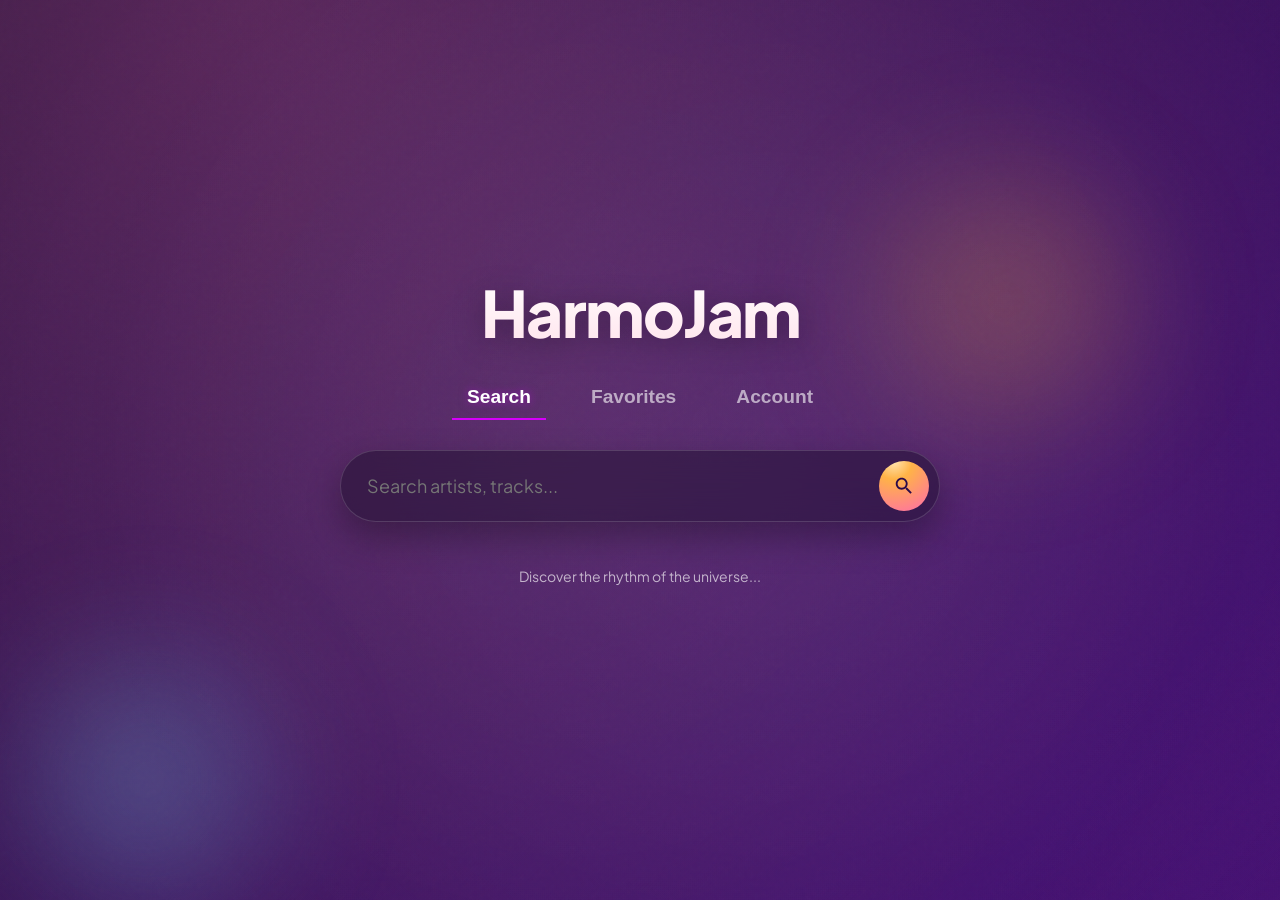
==== commit 02751698: "fix: split cache TTL for stale Deezer previews, fix volume bar hover, enable real email verification" ====
--- a/src/main/resources/static/index.html
+++ b/src/main/resources/static/index.html
@@ -3,10 +3,12 @@
 <head>
     <meta charset="UTF-8" />
     <meta name="viewport" content="width=device-width, initial-scale=1.0" />
+
     <title>HarmoJam</title>
     <link href="https://fonts.googleapis.com/css2?family=Plus+Jakarta+Sans:wght@300;400;600;700;800&display=swap" rel="stylesheet">
 
     <link rel="stylesheet" href="css/style.css">
+
 </head>
 
 <body>
@@ -80,10 +82,16 @@
                 <button onclick="resendVerificationEmail()" class="clear-history-btn" style="text-decoration:underline; font-size:0.85rem;">Resend verification email</button>
             </div>
             <button onclick="doLogout()" class="action-btn play-btn" style="padding:10px 30px;">Logout</button>
+            <div id="spotifySection" style="margin-top: 20px; text-align:center;">
+                <p id="spotifyStatusText" style="opacity:0.7; font-size:0.9rem; margin-bottom:10px;"></p>
+                <button id="spotifyConnectBtn" class="action-btn recommend-btn" style="padding:10px 24px;" onclick="connectSpotify()">Connect Spotify</button>
+            </div>
         </div>
     </div>
 </div>
 
+
+<div class="volume-hover-zone"></div>
 <div class="volume-control">
     <svg viewBox="0 0 24 24"><path d="M3 9v6h4l5 5V4L7 9H3zm13.5 3c0-1.77-1.02-3.29-2.5-4.03v8.05c1.48-.73 2.5-2.25 2.5-4.02zM14 3.23v2.06c2.89.86 5 3.54 5 6.71s-2.11 5.85-5 6.71v2.06c4.01-.91 7-4.49 7-8.77s-2.99-7.86-7-8.77z"/></svg>
     <input type="range" id="volumeSlider" min="0" max="100" value="70" oninput="setVolume(this.value)">
--- a/src/main/resources/static/css/style.css
+++ b/src/main/resources/static/css/style.css
@@ -400,4 +400,44 @@
         .verify-title { font-size: 1.4rem; font-weight: 700; margin: 0; }
         .verify-title.success { color: #00e676; }
         .verify-title.error { color: #ff5252; }
-        .verify-subtitle { font-size: 0.95rem; color: #cfcde0; margin: 4px 0 10px 0; line-height: 1.5; }+        .verify-subtitle { font-size: 0.95rem; color: #cfcde0; margin: 4px 0 10px 0; line-height: 1.5; }
+
+        .spotify-link-btn { flex: 0 0 auto; width: 40px; background: rgba(29,185,84,0.15); border: 1px solid rgba(29,185,84,0.4); }
+        .spotify-link-btn:hover { background: rgba(29,185,84,0.3); }
+
+        .playlist-export-icon { opacity: 0.6; padding: 0 2px; }
+        .playlist-export-icon:hover { opacity: 1; color: #1DB954; }
+
+        .volume-control {
+            /* mevcut kurallar aynı kalıyor, sadece şunları ekle: */
+            opacity: 0;
+            pointer-events: none;
+            transition: opacity 0.3s ease;
+        }
+        .volume-control.visible {
+            opacity: 1;
+            pointer-events: auto;
+        }
+
+        .volume-control {
+            /* mevcut kurallar aynı kalıyor */
+            opacity: 0;
+            pointer-events: none;
+            transition: opacity 0.6s ease;   /* "yumuşak, birkaç saniyede" kaybolma hissi için 0.3s'den 0.6s'ye çıkardım */
+        }
+        .volume-control.visible {
+            opacity: 1;
+            pointer-events: auto;
+        }
+
+        /* Sağ alt köşede, ikonun kendisinden daha geniş görünmez bir "algılama alanı".
+           Kullanıcı tam ikonun üstüne değil, o köşeye yaklaşınca bile tetiklensin diye. */
+        .volume-hover-zone {
+            position: fixed;
+            bottom: 0;
+            right: 0;
+            width: 180px;
+            height: 180px;
+            z-index: 499; /* volume-control'un (z-index: 500) hemen altında */
+        }
+
